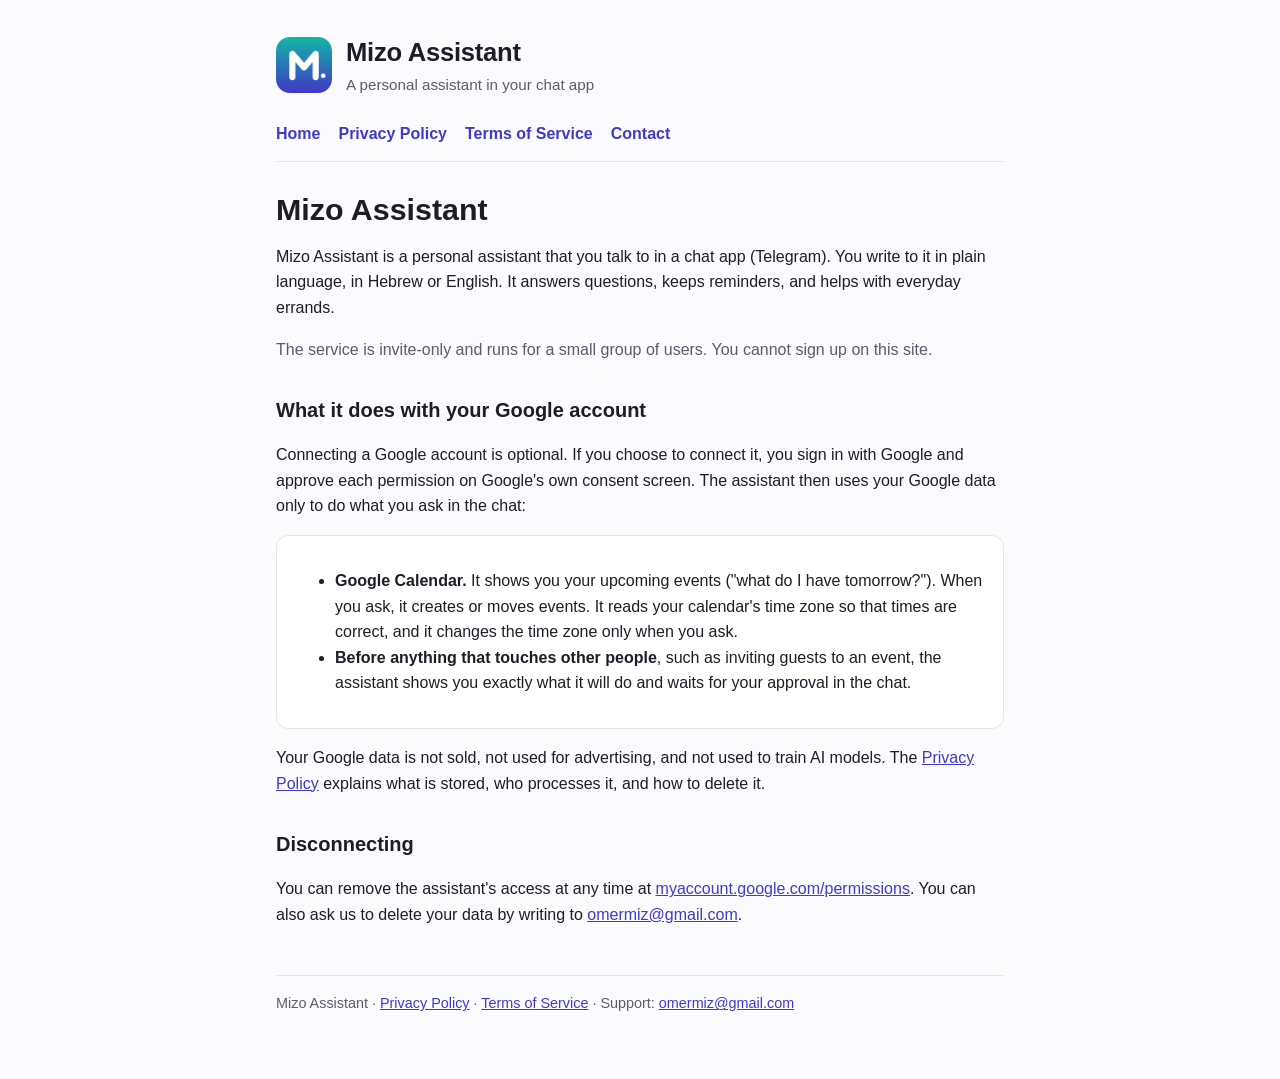
==== index.html @ d314a240 "Mizo Assistant homepage, privacy policy and terms" ====
<!doctype html>
<html lang="en">
<head>
<meta charset="utf-8">
<meta name="viewport" content="width=device-width, initial-scale=1">
<title>Mizo Assistant</title>
<meta name="description" content="Mizo Assistant is an invite-only personal assistant you talk to on Telegram. With your permission it reads and manages your Google Calendar.">
<link rel="icon" href="logo.png">
<link rel="stylesheet" href="style.css">
</head>
<body>
<main>
  <header>
    <img src="logo.png" alt="Mizo Assistant logo">
    <div>
      <div class="name">Mizo Assistant</div>
      <div class="tag">A personal assistant in your chat app</div>
    </div>
  </header>
  <nav>
    <a href="./">Home</a>
    <a href="privacy.html">Privacy Policy</a>
    <a href="terms.html">Terms of Service</a>
    <a href="mailto:omermiz@gmail.com">Contact</a>
  </nav>

  <h1>Mizo Assistant</h1>
  <p>Mizo Assistant is a personal assistant that you talk to in a chat app (Telegram). You write to it in plain
  language, in Hebrew or English. It answers questions, keeps reminders, and helps with everyday errands.</p>
  <p class="muted">The service is invite-only and runs for a small group of users. You cannot sign up on this site.</p>

  <h2>What it does with your Google account</h2>
  <p>Connecting a Google account is optional. If you choose to connect it, you sign in with Google and approve
  each permission on Google's own consent screen. The assistant then uses your Google data only to do what you ask
  in the chat:</p>
  <div class="card">
    <ul>
      <li><strong>Google Calendar.</strong> It shows you your upcoming events ("what do I have tomorrow?").
      When you ask, it creates or moves events. It reads your calendar's time zone so that times are correct, and it
      changes the time zone only when you ask.</li>
      <li><strong>Before anything that touches other people</strong>, such as inviting guests to an event, the
      assistant shows you exactly what it will do and waits for your approval in the chat.</li>
    </ul>
  </div>
  <p>Your Google data is not sold, not used for advertising, and not used to train AI models. The
  <a href="privacy.html">Privacy Policy</a> explains what is stored, who processes it, and how to delete it.</p>

  <h2>Disconnecting</h2>
  <p>You can remove the assistant's access at any time at
  <a href="https://myaccount.google.com/permissions">myaccount.google.com/permissions</a>. You can also ask us to
  delete your data by writing to <a href="mailto:omermiz@gmail.com">omermiz@gmail.com</a>.</p>

  <footer>
    Mizo Assistant · <a href="privacy.html">Privacy Policy</a> · <a href="terms.html">Terms of Service</a> ·
    Support: <a href="mailto:omermiz@gmail.com">omermiz@gmail.com</a>
  </footer>
</main>
</body>
</html>
---- style.css ----
:root {
  --bg: #fbfbfd;
  --fg: #1d1d27;
  --muted: #5b5b6b;
  --card: #ffffff;
  --line: #e4e4ec;
  --accent: #3f3ac9;
  --accent-2: #14b8a6;
}
@media (prefers-color-scheme: dark) {
  :root {
    --bg: #111118;
    --fg: #ececf2;
    --muted: #a3a3b5;
    --card: #1a1a24;
    --line: #2c2c3a;
    --accent: #9b97ff;
    --accent-2: #2dd4bf;
  }
}
* { box-sizing: border-box; }
body {
  margin: 0;
  background: var(--bg);
  color: var(--fg);
  font: 16px/1.6 -apple-system, BlinkMacSystemFont, "Segoe UI", Roboto, "Helvetica Neue", Arial, sans-serif;
}
main { max-width: 760px; margin: 0 auto; padding: 32px 16px 64px; }
header { display: flex; align-items: center; gap: 14px; margin-bottom: 24px; }
header img { width: 56px; height: 56px; border-radius: 14px; }
header .name { font-size: 1.6rem; font-weight: 700; letter-spacing: -0.01em; }
header .tag { color: var(--muted); font-size: 0.95rem; }
nav { display: flex; flex-wrap: wrap; gap: 6px 18px; margin: 0 0 28px; padding-bottom: 14px; border-bottom: 1px solid var(--line); }
nav a { color: var(--accent); text-decoration: none; font-weight: 600; }
nav a:hover { text-decoration: underline; }
h1 { font-size: 1.9rem; line-height: 1.25; margin: 0 0 8px; }
h2 { font-size: 1.25rem; margin: 32px 0 8px; }
h3 { font-size: 1.05rem; margin: 20px 0 6px; }
p, li { color: var(--fg); }
.muted { color: var(--muted); }
.card { background: var(--card); border: 1px solid var(--line); border-radius: 12px; padding: 16px 18px; margin: 16px 0; }
table { width: 100%; border-collapse: collapse; margin: 12px 0; font-size: 0.95rem; }
th, td { text-align: left; vertical-align: top; padding: 8px 10px; border-bottom: 1px solid var(--line); }
th { color: var(--muted); font-weight: 600; }
code { font-family: ui-monospace, SFMono-Regular, Menlo, monospace; font-size: 0.88em; overflow-wrap: anywhere; }
a { color: var(--accent); }
footer { margin-top: 48px; padding-top: 16px; border-top: 1px solid var(--line); color: var(--muted); font-size: 0.9rem; }
.table-wrap { overflow-x: auto; }
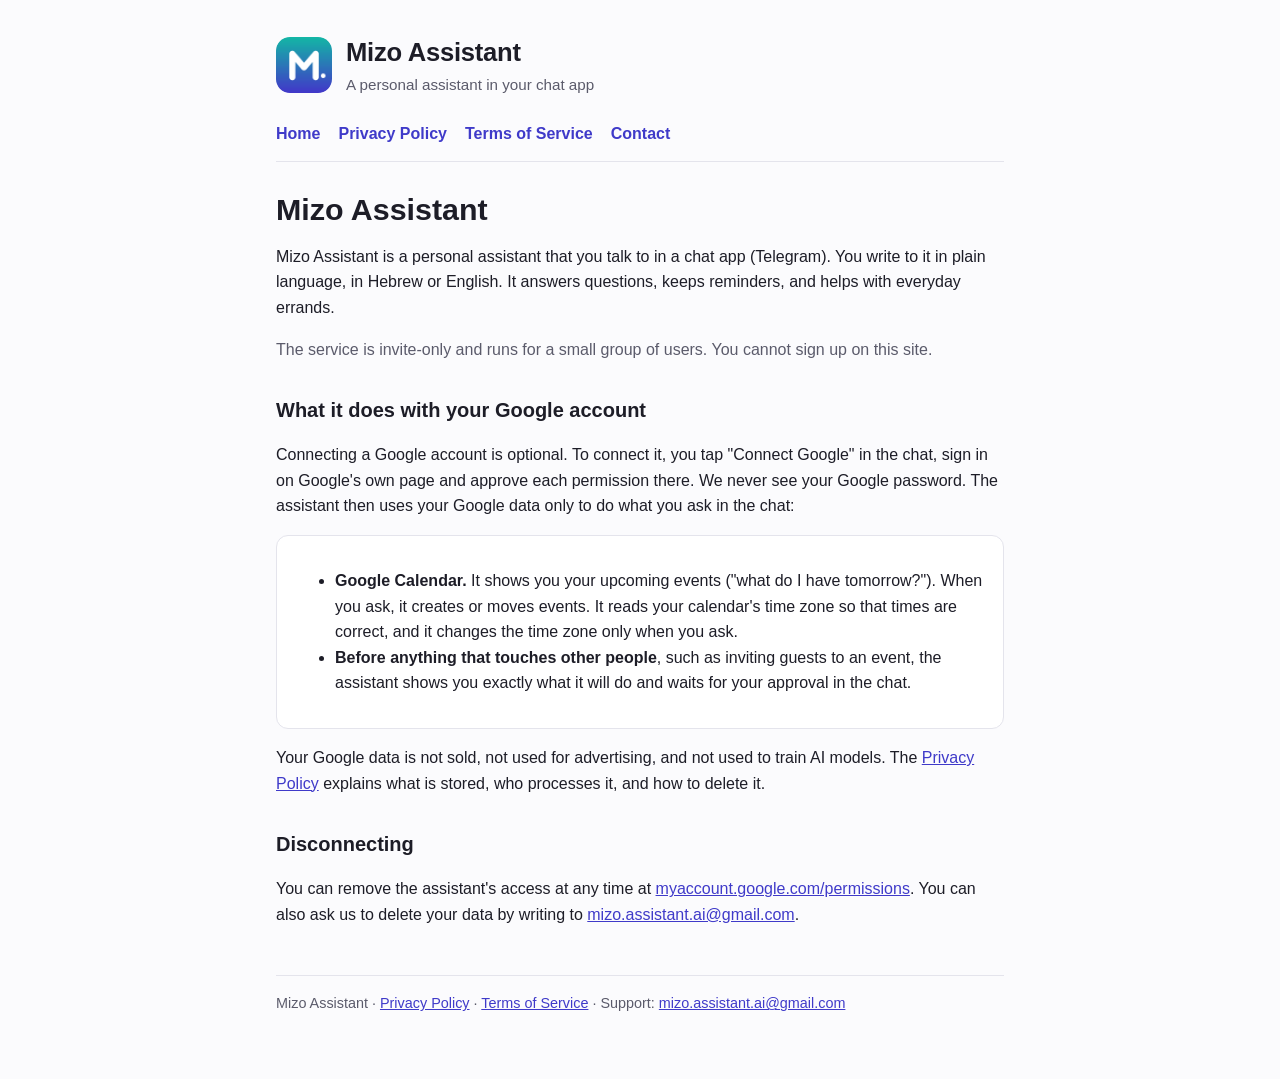
==== commit a6df571a: "Support contact: mizo.assistant.ai@gmail.com; Connect Google from the chat" ====
--- a/index.html
+++ b/index.html
@@ -21,7 +21,7 @@
     <a href="./">Home</a>
     <a href="privacy.html">Privacy Policy</a>
     <a href="terms.html">Terms of Service</a>
-    <a href="mailto:omermiz@gmail.com">Contact</a>
+    <a href="mailto:mizo.assistant.ai@gmail.com">Contact</a>
   </nav>
 
   <h1>Mizo Assistant</h1>
@@ -30,8 +30,8 @@
   <p class="muted">The service is invite-only and runs for a small group of users. You cannot sign up on this site.</p>
 
   <h2>What it does with your Google account</h2>
-  <p>Connecting a Google account is optional. If you choose to connect it, you sign in with Google and approve
-  each permission on Google's own consent screen. The assistant then uses your Google data only to do what you ask
+  <p>Connecting a Google account is optional. To connect it, you tap "Connect Google" in the chat, sign in on
+  Google's own page and approve each permission there. We never see your Google password. The assistant then uses your Google data only to do what you ask
   in the chat:</p>
   <div class="card">
     <ul>
@@ -48,11 +48,11 @@
   <h2>Disconnecting</h2>
   <p>You can remove the assistant's access at any time at
   <a href="https://myaccount.google.com/permissions">myaccount.google.com/permissions</a>. You can also ask us to
-  delete your data by writing to <a href="mailto:omermiz@gmail.com">omermiz@gmail.com</a>.</p>
+  delete your data by writing to <a href="mailto:mizo.assistant.ai@gmail.com">mizo.assistant.ai@gmail.com</a>.</p>
 
   <footer>
     Mizo Assistant · <a href="privacy.html">Privacy Policy</a> · <a href="terms.html">Terms of Service</a> ·
-    Support: <a href="mailto:omermiz@gmail.com">omermiz@gmail.com</a>
+    Support: <a href="mailto:mizo.assistant.ai@gmail.com">mizo.assistant.ai@gmail.com</a>
   </footer>
 </main>
 </body>
